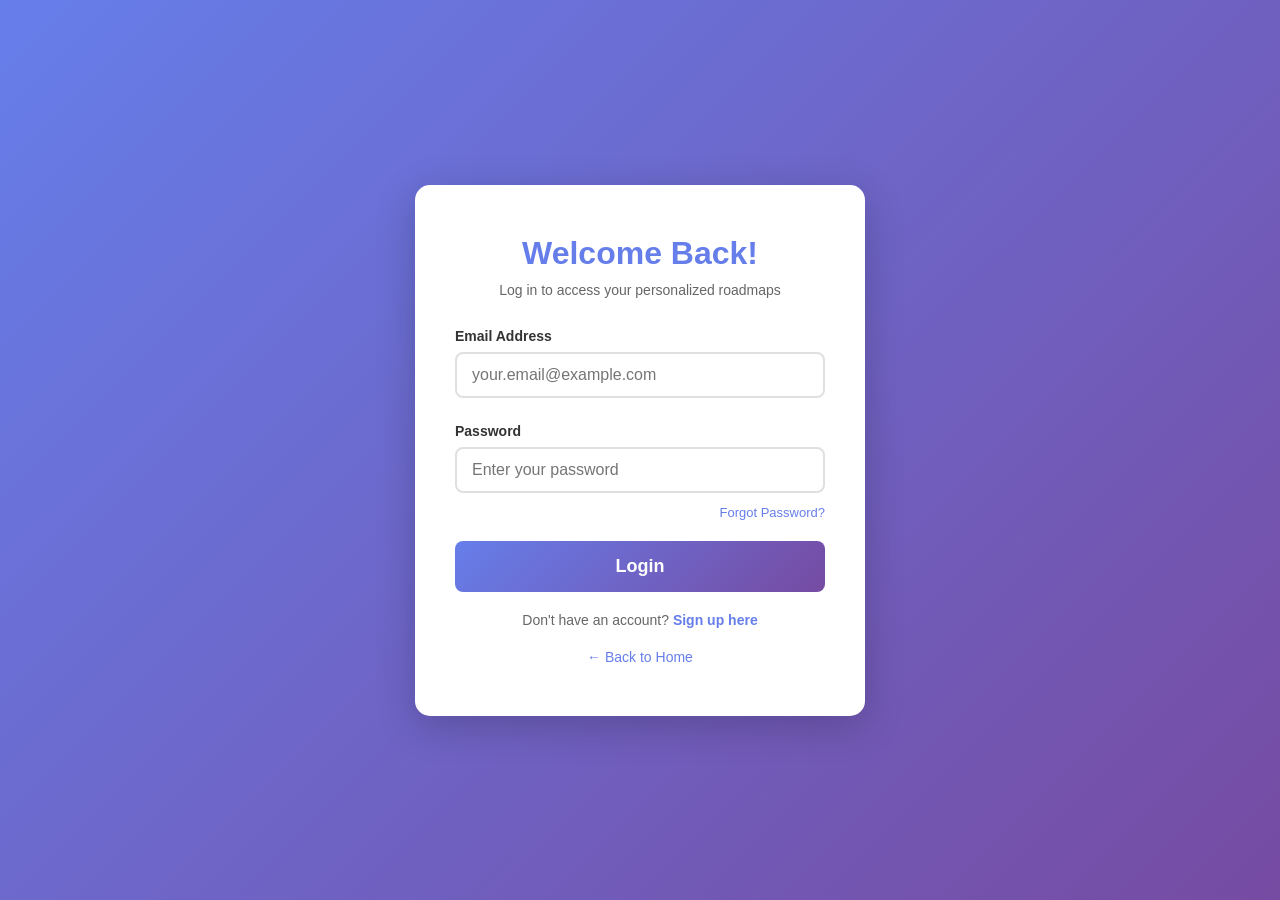
==== frontend/login.html @ 7b9c33ed "Complete website: Add login/signup pages, enhanced navigation menu, course/university selection, bac" ====
<!DOCTYPE html>
<html lang="en">
<head>
    <meta charset="UTF-8">
    <meta name="viewport" content="width=device-width, initial-scale=1.0">
    <title>Login - Student Roadmap</title>
    <style>
        * {
            margin: 0;
            padding: 0;
            box-sizing: border-box;
        }
        body {
            font-family: 'Segoe UI', Tahoma, Geneva, Verdana, sans-serif;
            background: linear-gradient(135deg, #667eea 0%, #764ba2 100%);
            min-height: 100vh;
            display: flex;
            justify-content: center;
            align-items: center;
            padding: 20px;
        }
        .login-container {
            background-color: white;
            padding: 50px 40px;
            border-radius: 15px;
            box-shadow: 0 10px 40px rgba(0,0,0,0.2);
            max-width: 450px;
            width: 100%;
        }
        h1 {
            text-align: center;
            color: #667eea;
            margin-bottom: 10px;
            font-size: 32px;
        }
        p.subtitle {
            text-align: center;
            color: #666;
            margin-bottom: 30px;
            font-size: 14px;
        }
        .form-group {
            margin-bottom: 25px;
        }
        label {
            display: block;
            margin-bottom: 8px;
            color: #333;
            font-weight: 600;
            font-size: 14px;
        }
        input[type="email"],
        input[type="password"] {
            width: 100%;
            padding: 12px 15px;
            border: 2px solid #e0e0e0;
            border-radius: 8px;
            font-size: 16px;
            transition: border-color 0.3s;
        }
        input[type="email"]:focus,
        input[type="password"]:focus {
            outline: none;
            border-color: #667eea;
        }
        .forgot-password {
            text-align: right;
            margin-top: -15px;
            margin-bottom: 20px;
        }
        .forgot-password a {
            color: #667eea;
            text-decoration: none;
            font-size: 13px;
        }
        .forgot-password a:hover {
            text-decoration: underline;
        }
        button.primary-btn {
            display: block;
            width: 100%;
            padding: 15px;
            background: linear-gradient(135deg, #667eea 0%, #764ba2 100%);
            color: white;
            border: none;
            border-radius: 8px;
            font-size: 18px;
            font-weight: 600;
            cursor: pointer;
            transition: transform 0.2s, box-shadow 0.2s;
        }
        button.primary-btn:hover {
            transform: translateY(-2px);
            box-shadow: 0 5px 20px rgba(102, 126, 234, 0.4);
        }
        .divider {
            text-align: center;
            margin: 25px 0;
            color: #999;
            font-size: 14px;
        }
        .signup-link {
            text-align: center;
            margin-top: 20px;
            font-size: 14px;
            color: #666;
        }
        .signup-link a {
            color: #667eea;
            text-decoration: none;
            font-weight: 600;
        }
        .signup-link a:hover {
            text-decoration: underline;
        }
        .back-home {
            text-align: center;
            margin-top: 20px;
        }
        .back-home a {
            color: #667eea;
            text-decoration: none;
            font-size: 14px;
        }
        .back-home a:hover {
            text-decoration: underline;
        }
        .error-message {
            display: none;
            background-color: #fee;
            color: #c33;
            padding: 10px;
            border-radius: 5px;
            margin-bottom: 20px;
            font-size: 14px;
            border-left: 4px solid #c33;
        }
    </style>
</head>
<body>
    <div class="login-container">
        <h1>Welcome Back!</h1>
        <p class="subtitle">Log in to access your personalized roadmaps</p>
        
        <div id="error-message" class="error-message"></div>

        <form id="login-form" onsubmit="handleLogin(event)">
            <div class="form-group">
                <label for="email">Email Address</label>
                <input 
                    type="email" 
                    id="email" 
                    name="email" 
                    placeholder="your.email@example.com" 
                    required
                >
            </div>

            <div class="form-group">
                <label for="password">Password</label>
                <input 
                    type="password" 
                    id="password" 
                    name="password" 
                    placeholder="Enter your password" 
                    required
                >
            </div>

            <div class="forgot-password">
                <a href="#" onclick="alert('Password reset functionality will be implemented with backend'); return false;">Forgot Password?</a>
            </div>

            <button type="submit" class="primary-btn">Login</button>
        </form>

        <div class="signup-link">
            Don't have an account? <a href="signup.html">Sign up here</a>
        </div>

        <div class="back-home">
            <a href="index.html">← Back to Home</a>
        </div>
    </div>

    <script>
        async function handleLogin(event) {
            event.preventDefault();
            
            const email = document.getElementById('email').value;
            const password = document.getElementById('password').value;
            const errorDiv = document.getElementById('error-message');

            // TODO: Backend API call placeholder
            // This is where you'll make the API call to your backend for authentication
            try {
                // Example API call (uncomment when backend is ready):
                /*
                const response = await fetch('/api/login', {
                    method: 'POST',
                    headers: {
                        'Content-Type': 'application/json'
                    },
                    body: JSON.stringify({
                        email: email,
                        password: password
                    })
                });
                
                if (!response.ok) {
                    const errorData = await response.json();
                    throw new Error(errorData.message || 'Login failed');
                }
                
                const data = await response.json();
                // Backend should return: { token: string, user: { id, name, email } }
                
                // Store authentication token and user info
                localStorage.setItem('authToken', data.token);
                localStorage.setItem('currentUser', JSON.stringify(data.user));
                
                // Redirect to home page
                window.location.href = 'index.html';
                */
                
                // TEMPORARY: Mock login for demonstration
                // In production, this will be handled by your backend
                if (email && password) {
                    const mockUser = {
                        id: '123',
                        email: email,
                        name: email.split('@')[0] // Use part before @ as name
                    };
                    
                    localStorage.setItem('currentUser', JSON.stringify(mockUser));
                    localStorage.setItem('authToken', 'mock-token-' + Date.now());
                    
                    alert('Login successful! Welcome back.');
                    window.location.href = 'index.html';
                } else {
                    throw new Error('Please enter valid credentials');
                }
                
            } catch (error) {
                errorDiv.textContent = error.message;
                errorDiv.style.display = 'block';
                console.error('Login error:', error);
            }
        }

        // Check if already logged in
        window.addEventListener('load', function() {
            const user = localStorage.getItem('currentUser');
            if (user) {
                if (confirm('You are already logged in. Go to home page?')) {
                    window.location.href = 'index.html';
                }
            }
        });
    </script>
</body>
</html>
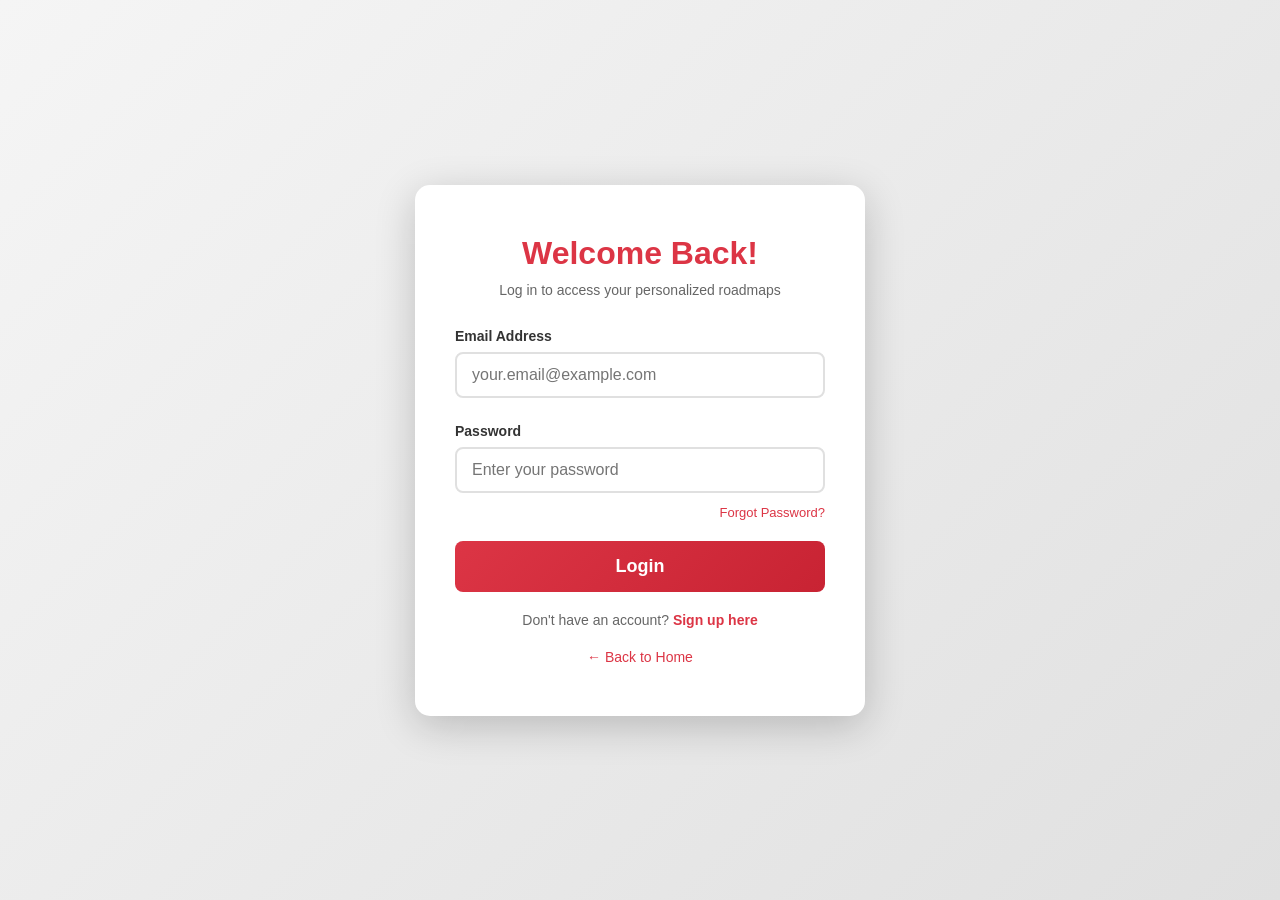
==== commit 42205254: "Update color scheme to red/white/grey, add login/signup buttons outside menu, enhance roadmap visual" ====
--- a/frontend/login.html
+++ b/frontend/login.html
@@ -12,7 +12,7 @@
         }
         body {
             font-family: 'Segoe UI', Tahoma, Geneva, Verdana, sans-serif;
-            background: linear-gradient(135deg, #667eea 0%, #764ba2 100%);
+            background: linear-gradient(135deg, #f5f5f5 0%, #e0e0e0 100%);
             min-height: 100vh;
             display: flex;
             justify-content: center;
@@ -29,7 +29,7 @@
         }
         h1 {
             text-align: center;
-            color: #667eea;
+            color: #dc3545;
             margin-bottom: 10px;
             font-size: 32px;
         }
@@ -61,7 +61,7 @@
         input[type="email"]:focus,
         input[type="password"]:focus {
             outline: none;
-            border-color: #667eea;
+            border-color: #dc3545;
         }
         .forgot-password {
             text-align: right;
@@ -69,7 +69,7 @@
             margin-bottom: 20px;
         }
         .forgot-password a {
-            color: #667eea;
+            color: #dc3545;
             text-decoration: none;
             font-size: 13px;
         }
@@ -80,7 +80,7 @@
             display: block;
             width: 100%;
             padding: 15px;
-            background: linear-gradient(135deg, #667eea 0%, #764ba2 100%);
+            background: linear-gradient(135deg, #dc3545 0%, #c82333 100%);
             color: white;
             border: none;
             border-radius: 8px;
@@ -91,7 +91,7 @@
         }
         button.primary-btn:hover {
             transform: translateY(-2px);
-            box-shadow: 0 5px 20px rgba(102, 126, 234, 0.4);
+            box-shadow: 0 5px 20px rgba(220, 53, 69, 0.4);
         }
         .divider {
             text-align: center;
@@ -106,7 +106,7 @@
             color: #666;
         }
         .signup-link a {
-            color: #667eea;
+            color: #dc3545;
             text-decoration: none;
             font-weight: 600;
         }
@@ -118,7 +118,7 @@
             margin-top: 20px;
         }
         .back-home a {
-            color: #667eea;
+            color: #dc3545;
             text-decoration: none;
             font-size: 14px;
         }
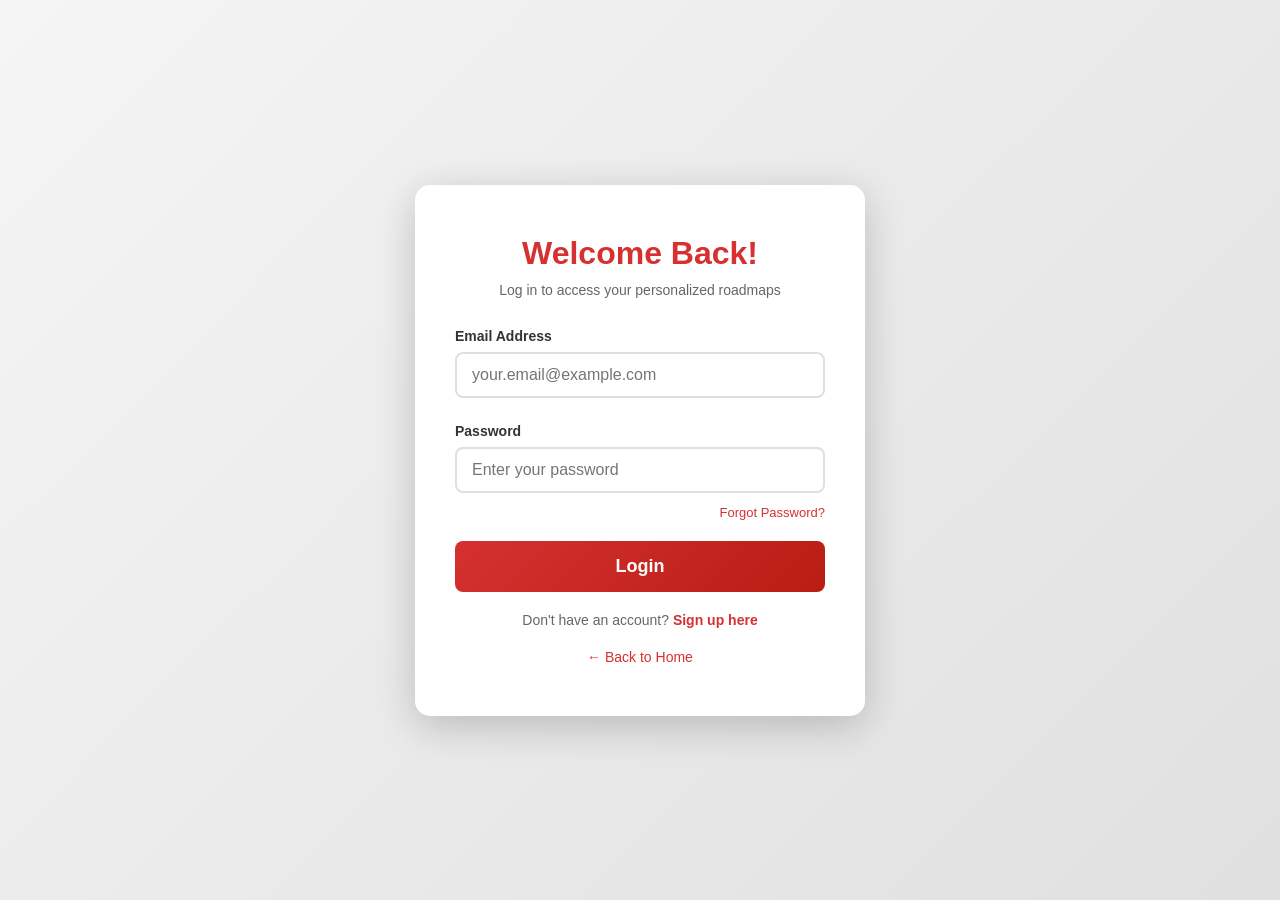
==== commit 0734bf48: "Add profile settings page and update color scheme to neutral red" ====
--- a/frontend/login.html
+++ b/frontend/login.html
@@ -29,7 +29,7 @@
         }
         h1 {
             text-align: center;
-            color: #dc3545;
+            color: #d63031;
             margin-bottom: 10px;
             font-size: 32px;
         }
@@ -61,7 +61,7 @@
         input[type="email"]:focus,
         input[type="password"]:focus {
             outline: none;
-            border-color: #dc3545;
+            border-color: #d63031;
         }
         .forgot-password {
             text-align: right;
@@ -69,7 +69,7 @@
             margin-bottom: 20px;
         }
         .forgot-password a {
-            color: #dc3545;
+            color: #d63031;
             text-decoration: none;
             font-size: 13px;
         }
@@ -80,7 +80,7 @@
             display: block;
             width: 100%;
             padding: 15px;
-            background: linear-gradient(135deg, #dc3545 0%, #c82333 100%);
+            background: linear-gradient(135deg, #d63031 0%, #b81d13 100%);
             color: white;
             border: none;
             border-radius: 8px;
@@ -106,7 +106,7 @@
             color: #666;
         }
         .signup-link a {
-            color: #dc3545;
+            color: #d63031;
             text-decoration: none;
             font-weight: 600;
         }
@@ -118,7 +118,7 @@
             margin-top: 20px;
         }
         .back-home a {
-            color: #dc3545;
+            color: #d63031;
             text-decoration: none;
             font-size: 14px;
         }
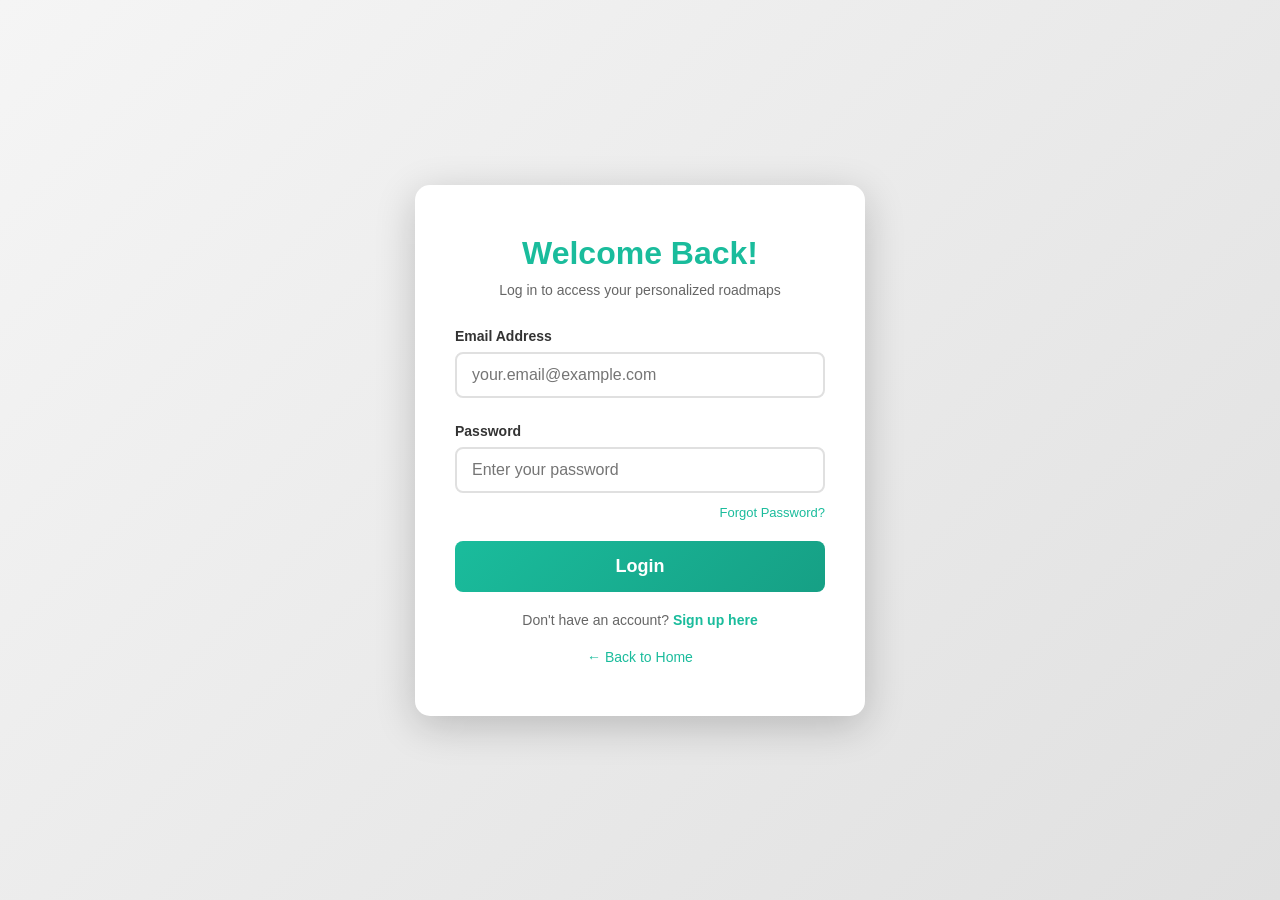
==== commit e1605df3: "Change color scheme from red to professional teal" ====
--- a/frontend/login.html
+++ b/frontend/login.html
@@ -29,7 +29,7 @@
         }
         h1 {
             text-align: center;
-            color: #d63031;
+            color: #1abc9c;
             margin-bottom: 10px;
             font-size: 32px;
         }
@@ -61,7 +61,7 @@
         input[type="email"]:focus,
         input[type="password"]:focus {
             outline: none;
-            border-color: #d63031;
+            border-color: #1abc9c;
         }
         .forgot-password {
             text-align: right;
@@ -69,7 +69,7 @@
             margin-bottom: 20px;
         }
         .forgot-password a {
-            color: #d63031;
+            color: #1abc9c;
             text-decoration: none;
             font-size: 13px;
         }
@@ -80,7 +80,7 @@
             display: block;
             width: 100%;
             padding: 15px;
-            background: linear-gradient(135deg, #d63031 0%, #b81d13 100%);
+            background: linear-gradient(135deg, #1abc9c 0%, #16a085 100%);
             color: white;
             border: none;
             border-radius: 8px;
@@ -106,7 +106,7 @@
             color: #666;
         }
         .signup-link a {
-            color: #d63031;
+            color: #1abc9c;
             text-decoration: none;
             font-weight: 600;
         }
@@ -118,7 +118,7 @@
             margin-top: 20px;
         }
         .back-home a {
-            color: #d63031;
+            color: #1abc9c;
             text-decoration: none;
             font-size: 14px;
         }
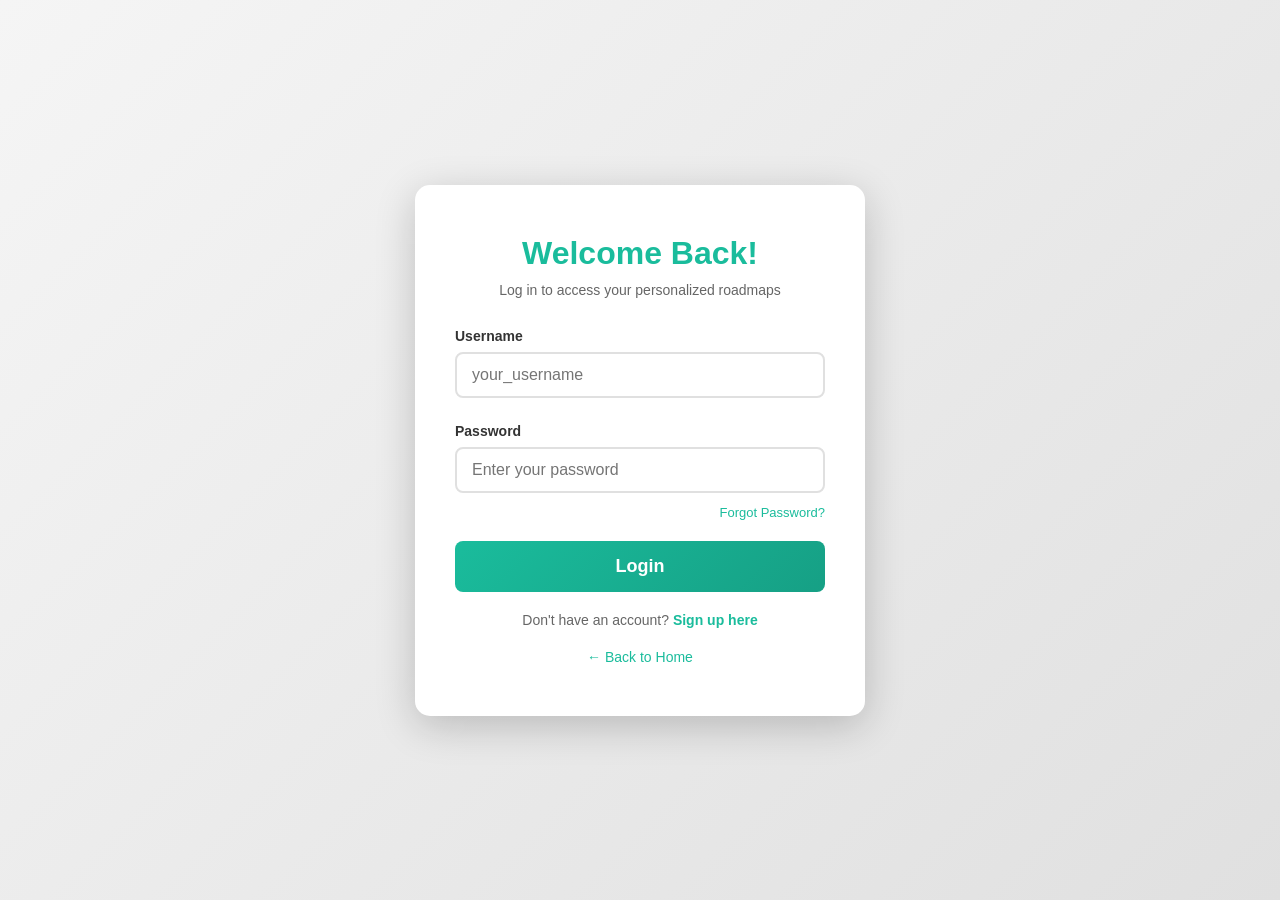
==== commit 21fb3a2f: "Updated roadmap with year-based layout" ====
--- a/frontend/login.html
+++ b/frontend/login.html
@@ -50,6 +50,7 @@
             font-size: 14px;
         }
         input[type="email"],
+        input[type="text"],
         input[type="password"] {
             width: 100%;
             padding: 12px 15px;
@@ -59,6 +60,7 @@
             transition: border-color 0.3s;
         }
         input[type="email"]:focus,
+        input[type="text"]:focus,
         input[type="password"]:focus {
             outline: none;
             border-color: #1abc9c;
@@ -146,12 +148,12 @@
 
         <form id="login-form" onsubmit="handleLogin(event)">
             <div class="form-group">
-                <label for="email">Email Address</label>
+                <label for="username">Username</label>
                 <input 
-                    type="email" 
-                    id="email" 
-                    name="email" 
-                    placeholder="your.email@example.com" 
+                    type="text" 
+                    id="username" 
+                    name="username" 
+                    placeholder="your_username" 
                     required
                 >
             </div>
@@ -183,63 +185,29 @@
         </div>
     </div>
 
+    <script src="api-service.js"></script>
     <script>
         async function handleLogin(event) {
             event.preventDefault();
             
-            const email = document.getElementById('email').value;
+            const username = document.getElementById('username').value;
             const password = document.getElementById('password').value;
             const errorDiv = document.getElementById('error-message');
 
-            // TODO: Backend API call placeholder
-            // This is where you'll make the API call to your backend for authentication
             try {
-                // Example API call (uncomment when backend is ready):
-                /*
-                const response = await fetch('/api/login', {
-                    method: 'POST',
-                    headers: {
-                        'Content-Type': 'application/json'
-                    },
-                    body: JSON.stringify({
-                        email: email,
-                        password: password
-                    })
-                });
-                
+                const response = await ApiService.login(username, password);
                 if (!response.ok) {
-                    const errorData = await response.json();
-                    throw new Error(errorData.message || 'Login failed');
+                    throw new Error(ApiService.getErrorMessage(response));
                 }
-                
-                const data = await response.json();
-                // Backend should return: { token: string, user: { id, name, email } }
-                
-                // Store authentication token and user info
-                localStorage.setItem('authToken', data.token);
-                localStorage.setItem('currentUser', JSON.stringify(data.user));
-                
-                // Redirect to home page
+
+                const user = {
+                    username: username,
+                    email: username
+                };
+                localStorage.setItem('currentUser', JSON.stringify(user));
+
+                alert('Login successful! Welcome back.');
                 window.location.href = 'index.html';
-                */
-                
-                // TEMPORARY: Mock login for demonstration
-                // In production, this will be handled by your backend
-                if (email && password) {
-                    const mockUser = {
-                        id: '123',
-                        email: email,
-                        name: email.split('@')[0] // Use part before @ as name
-                    };
-                    
-                    localStorage.setItem('currentUser', JSON.stringify(mockUser));
-                    localStorage.setItem('authToken', 'mock-token-' + Date.now());
-                    
-                    alert('Login successful! Welcome back.');
-                    window.location.href = 'index.html';
-                } else {
-                    throw new Error('Please enter valid credentials');
-                }
                 
             } catch (error) {
                 errorDiv.textContent = error.message;
@@ -250,8 +218,7 @@
 
         // Check if already logged in
         window.addEventListener('load', function() {
-            const user = localStorage.getItem('currentUser');
-            if (user) {
+            if (ApiService.isAuthenticated()) {
                 if (confirm('You are already logged in. Go to home page?')) {
                     window.location.href = 'index.html';
                 }
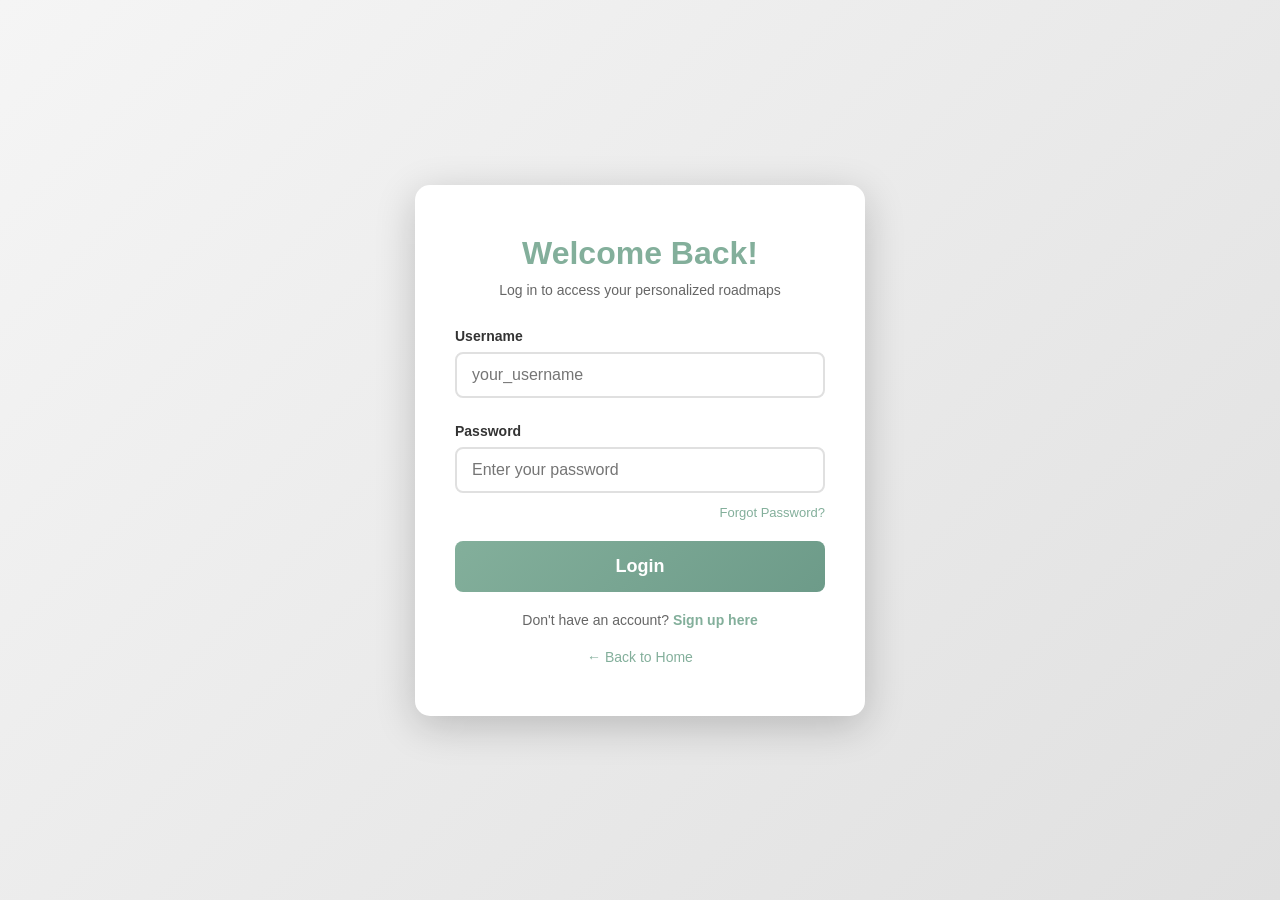
==== commit bb7848cb: "New color palette, loading bar animation, remove Navigation header, menu button hover fix" ====
--- a/frontend/login.html
+++ b/frontend/login.html
@@ -29,7 +29,7 @@
         }
         h1 {
             text-align: center;
-            color: #1abc9c;
+            color: #83AF9B;
             margin-bottom: 10px;
             font-size: 32px;
         }
@@ -63,7 +63,7 @@
         input[type="text"]:focus,
         input[type="password"]:focus {
             outline: none;
-            border-color: #1abc9c;
+            border-color: #83AF9B;
         }
         .forgot-password {
             text-align: right;
@@ -71,7 +71,7 @@
             margin-bottom: 20px;
         }
         .forgot-password a {
-            color: #1abc9c;
+            color: #83AF9B;
             text-decoration: none;
             font-size: 13px;
         }
@@ -82,7 +82,7 @@
             display: block;
             width: 100%;
             padding: 15px;
-            background: linear-gradient(135deg, #1abc9c 0%, #16a085 100%);
+            background: linear-gradient(135deg, #83AF9B 0%, #6d9b89 100%);
             color: white;
             border: none;
             border-radius: 8px;
@@ -108,7 +108,7 @@
             color: #666;
         }
         .signup-link a {
-            color: #1abc9c;
+            color: #83AF9B;
             text-decoration: none;
             font-weight: 600;
         }
@@ -120,7 +120,7 @@
             margin-top: 20px;
         }
         .back-home a {
-            color: #1abc9c;
+            color: #83AF9B;
             text-decoration: none;
             font-size: 14px;
         }
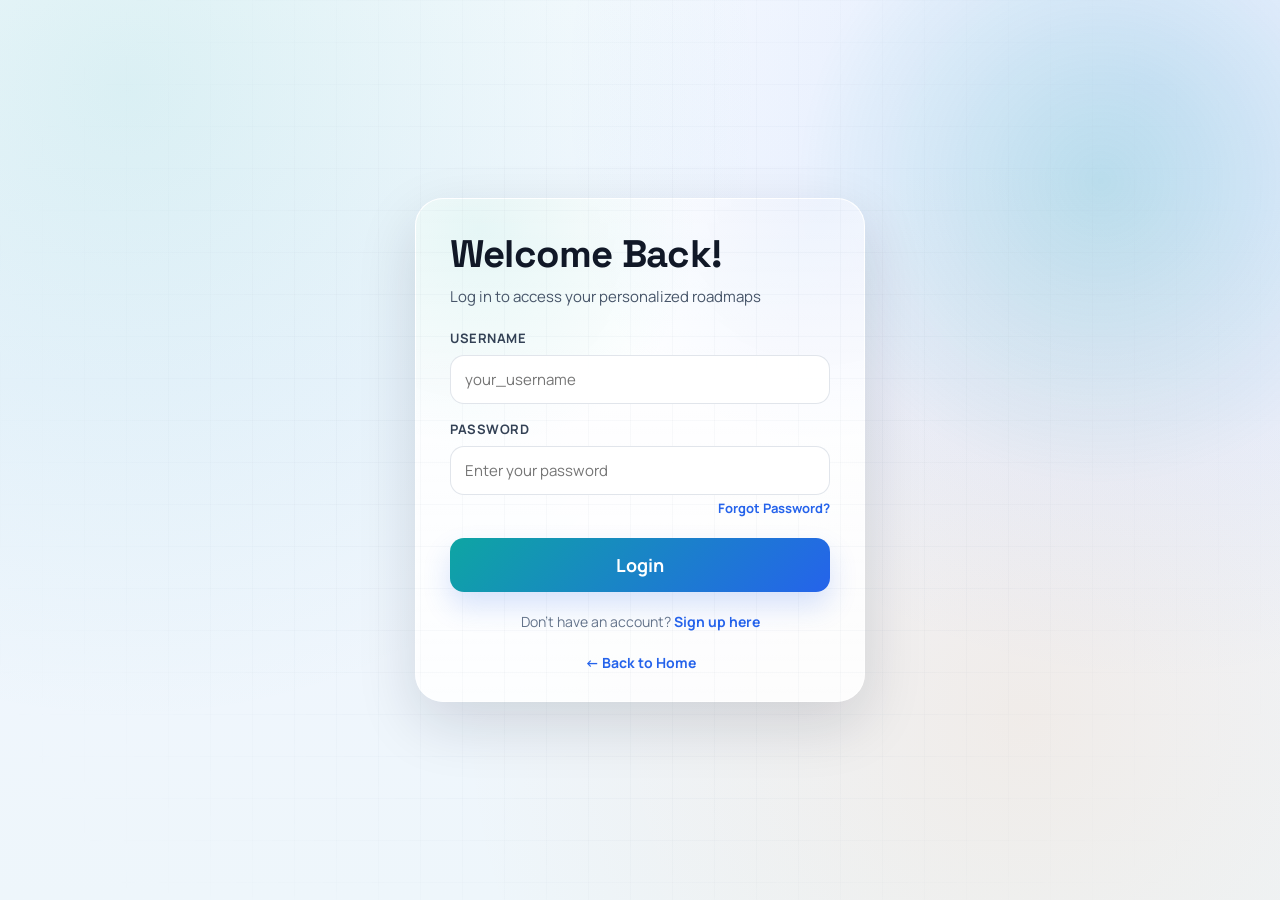
==== commit 3d5f39ba: "ggg" ====
--- a/frontend/login.html
+++ b/frontend/login.html
@@ -29,7 +29,7 @@
         }
         h1 {
             text-align: center;
-            color: #83AF9B;
+            color: #1abc9c;
             margin-bottom: 10px;
             font-size: 32px;
         }
@@ -63,7 +63,7 @@
         input[type="text"]:focus,
         input[type="password"]:focus {
             outline: none;
-            border-color: #83AF9B;
+            border-color: #1abc9c;
         }
         .forgot-password {
             text-align: right;
@@ -71,7 +71,7 @@
             margin-bottom: 20px;
         }
         .forgot-password a {
-            color: #83AF9B;
+            color: #1abc9c;
             text-decoration: none;
             font-size: 13px;
         }
@@ -82,7 +82,7 @@
             display: block;
             width: 100%;
             padding: 15px;
-            background: linear-gradient(135deg, #83AF9B 0%, #6d9b89 100%);
+            background: linear-gradient(135deg, #1abc9c 0%, #16a085 100%);
             color: white;
             border: none;
             border-radius: 8px;
@@ -108,7 +108,7 @@
             color: #666;
         }
         .signup-link a {
-            color: #83AF9B;
+            color: #1abc9c;
             text-decoration: none;
             font-weight: 600;
         }
@@ -120,7 +120,7 @@
             margin-top: 20px;
         }
         .back-home a {
-            color: #83AF9B;
+            color: #1abc9c;
             text-decoration: none;
             font-size: 14px;
         }
@@ -138,8 +138,9 @@
             border-left: 4px solid #c33;
         }
     </style>
+    <link rel="stylesheet" href="theme.css">
 </head>
-<body>
+<body class="page-login">
     <div class="login-container">
         <h1>Welcome Back!</h1>
         <p class="subtitle">Log in to access your personalized roadmaps</p>
--- a/frontend/theme.css
+++ b/frontend/theme.css
@@ -0,0 +1,1385 @@
+@import url('https://fonts.googleapis.com/css2?family=Manrope:wght@400;500;600;700;800&family=Space+Grotesk:wght@500;600;700&display=swap');
+
+:root {
+    --bg: #f5f8ff;
+    --bg-soft: #eef4ff;
+    --ink: #111827;
+    --ink-soft: #475569;
+    --line: rgba(15, 23, 42, 0.1);
+    --line-strong: rgba(15, 23, 42, 0.18);
+    --card: rgba(255, 255, 255, 0.82);
+    --card-solid: #ffffff;
+    --shadow: 0 22px 60px rgba(15, 23, 42, 0.14);
+    --shadow-soft: 0 10px 30px rgba(15, 23, 42, 0.08);
+    --radius-xl: 28px;
+    --radius-lg: 20px;
+    --radius-md: 14px;
+    --accent: #0ea5a3;
+    --accent-2: #2563eb;
+    --accent-3: #fb923c;
+    --accent-deep: #0f766e;
+    --success: #16a34a;
+    --danger: #ef4444;
+}
+
+* {
+    -webkit-font-smoothing: antialiased;
+    -moz-osx-font-smoothing: grayscale;
+}
+
+html,
+body {
+    color: var(--ink);
+}
+
+body {
+    font-family: 'Manrope', 'Segoe UI', Tahoma, Geneva, Verdana, sans-serif !important;
+    background:
+        radial-gradient(circle at 10% 10%, rgba(14, 165, 163, 0.12), transparent 45%),
+        radial-gradient(circle at 90% 10%, rgba(37, 99, 235, 0.12), transparent 42%),
+        radial-gradient(circle at 80% 80%, rgba(251, 146, 60, 0.10), transparent 45%),
+        linear-gradient(180deg, #f8fbff 0%, #f1f6ff 42%, #eef6fb 100%) !important;
+    color: var(--ink) !important;
+}
+
+body::selection,
+body *::selection {
+    background: rgba(37, 99, 235, 0.16);
+    color: var(--ink);
+}
+
+h1,
+h2,
+h3,
+#quiz-title,
+.profile-header h1,
+.header-section h1 {
+    font-family: 'Space Grotesk', 'Manrope', sans-serif !important;
+    letter-spacing: -0.02em;
+    color: var(--ink) !important;
+}
+
+p,
+label,
+span,
+div,
+li,
+a,
+button,
+input,
+select,
+textarea {
+    font-family: inherit;
+}
+
+a {
+    color: var(--accent-2);
+}
+
+input[type="text"],
+input[type="email"],
+input[type="password"],
+select,
+textarea {
+    background: rgba(255, 255, 255, 0.92) !important;
+    border: 1px solid rgba(148, 163, 184, 0.28) !important;
+    border-radius: 14px !important;
+    box-shadow: inset 0 1px 0 rgba(255, 255, 255, 0.8);
+    color: var(--ink);
+    transition: border-color 0.18s ease, box-shadow 0.18s ease, transform 0.18s ease;
+}
+
+input[type="text"]:focus,
+input[type="email"]:focus,
+input[type="password"]:focus,
+select:focus,
+textarea:focus {
+    border-color: rgba(37, 99, 235, 0.45) !important;
+    box-shadow: 0 0 0 4px rgba(37, 99, 235, 0.12) !important;
+    transform: translateY(-1px);
+}
+
+button,
+.primary-btn,
+.upload-button,
+.save-button,
+.btn-next,
+.btn-finish,
+.finish-button,
+.confirm-btn,
+.no-data a,
+.back-button {
+    border-radius: 14px !important;
+    border: 1px solid transparent;
+    font-weight: 700 !important;
+    letter-spacing: -0.01em;
+    transition: transform 0.18s ease, box-shadow 0.18s ease, background-color 0.18s ease, border-color 0.18s ease;
+}
+
+button:hover,
+.primary-btn:hover,
+.upload-button:hover,
+.save-button:hover,
+.btn-next:hover,
+.btn-finish:hover,
+.finish-button:hover,
+.confirm-btn:hover,
+.no-data a:hover,
+.back-button:hover {
+    transform: translateY(-2px);
+}
+
+button:focus-visible,
+a:focus-visible,
+input:focus-visible,
+select:focus-visible,
+textarea:focus-visible {
+    outline: 3px solid rgba(37, 99, 235, 0.18);
+    outline-offset: 2px;
+}
+
+/* Ambient page texture */
+body[class^="page-"],
+body[class*=" page-"] {
+    position: relative;
+}
+
+body[class^="page-"]::after,
+body[class*=" page-"]::after {
+    content: '';
+    position: fixed;
+    inset: 0;
+    pointer-events: none;
+    background-image:
+        linear-gradient(rgba(148, 163, 184, 0.06) 1px, transparent 1px),
+        linear-gradient(90deg, rgba(148, 163, 184, 0.06) 1px, transparent 1px);
+    background-size: 42px 42px;
+    mask-image: radial-gradient(circle at center, black 35%, transparent 88%);
+    z-index: 0;
+}
+
+/* Shared top menus / pills */
+#menu-btn,
+.menu-button,
+.back-button {
+    backdrop-filter: blur(14px);
+    background: rgba(255, 255, 255, 0.84) !important;
+    border: 1px solid rgba(148, 163, 184, 0.25) !important;
+    box-shadow: 0 12px 28px rgba(15, 23, 42, 0.12) !important;
+    color: var(--ink) !important;
+}
+
+#menu-btn span {
+    background: linear-gradient(90deg, var(--accent), var(--accent-2)) !important;
+    height: 2px !important;
+}
+
+.menu-button span {
+    background: var(--ink) !important;
+    height: 2px !important;
+    width: 20px !important;
+}
+
+#menu-dropdown,
+#quiz-menu-dropdown {
+    backdrop-filter: blur(20px);
+    background: rgba(255, 255, 255, 0.86) !important;
+    border: 1px solid rgba(148, 163, 184, 0.2) !important;
+    border-radius: 16px !important;
+    box-shadow: 0 18px 40px rgba(15, 23, 42, 0.16) !important;
+}
+
+#menu-dropdown a,
+#quiz-menu-dropdown a,
+#menu-dropdown .menu-section {
+    border-bottom-color: rgba(148, 163, 184, 0.12) !important;
+}
+
+#menu-dropdown a:hover,
+#quiz-menu-dropdown a:hover {
+    background: rgba(37, 99, 235, 0.08) !important;
+    color: var(--ink) !important;
+}
+
+#menu-dropdown .menu-section,
+.menu-section {
+    color: #64748b !important;
+    background: rgba(241, 245, 249, 0.7) !important;
+    letter-spacing: 0.08em;
+}
+
+#user-info,
+.auth-buttons .auth-btn,
+#progress-container,
+#level-container {
+    backdrop-filter: blur(12px);
+}
+
+/* HOME PAGE */
+.page-home {
+    padding: 28px 20px 140px !important;
+}
+
+.page-home .road {
+    height: 84px !important;
+    background:
+        linear-gradient(180deg, rgba(15, 23, 42, 0.85), rgba(30, 41, 59, 0.92)) !important;
+    border-top: 1px solid rgba(255, 255, 255, 0.35) !important;
+    box-shadow: inset 0 20px 30px rgba(255, 255, 255, 0.02), 0 -20px 50px rgba(15, 23, 42, 0.18);
+    opacity: 0.92;
+}
+
+.page-home .road::before {
+    height: 4px !important;
+    background: repeating-linear-gradient(
+        to right,
+        rgba(255,255,255,0.92) 0px,
+        rgba(255,255,255,0.92) 28px,
+        transparent 28px,
+        transparent 68px
+    ) !important;
+}
+
+.page-home .scenery {
+    opacity: 0.38 !important;
+    filter: grayscale(0.15);
+    font-size: 32px !important;
+    bottom: 70px !important;
+}
+
+.page-home .walking-student {
+    font-size: 42px !important;
+    opacity: 0.65;
+    bottom: 18px !important;
+    filter: drop-shadow(0 6px 8px rgba(0, 0, 0, 0.25)) saturate(0.95);
+}
+
+.page-home #menu-btn {
+    width: 46px !important;
+    height: 46px !important;
+    border-radius: 14px !important;
+}
+
+.page-home #menu-dropdown {
+    top: 72px !important;
+    left: 18px !important;
+    min-width: 210px !important;
+}
+
+.page-home .auth-buttons,
+.page-home #user-info {
+    top: 18px !important;
+    right: 18px !important;
+}
+
+.page-home .auth-btn {
+    border-radius: 999px !important;
+    padding: 10px 18px !important;
+    border: 1px solid rgba(148, 163, 184, 0.22) !important;
+    box-shadow: 0 8px 20px rgba(15, 23, 42, 0.08);
+    background: rgba(255,255,255,0.84);
+    color: var(--ink) !important;
+}
+
+.page-home .auth-btn.login {
+    background: rgba(255,255,255,0.86) !important;
+    color: var(--ink) !important;
+}
+
+.page-home .auth-btn.signup {
+    background: linear-gradient(135deg, var(--accent) 0%, var(--accent-2) 100%) !important;
+    color: #fff !important;
+    border-color: transparent !important;
+}
+
+.page-home .auth-btn:hover {
+    transform: translateY(-2px);
+    box-shadow: 0 12px 24px rgba(15, 23, 42, 0.12);
+}
+
+.page-home #user-info {
+    background: rgba(255,255,255,0.88) !important;
+    border: 1px solid rgba(148, 163, 184, 0.24) !important;
+    box-shadow: 0 10px 24px rgba(15, 23, 42, 0.1) !important;
+    color: var(--ink) !important;
+}
+
+.page-home .container {
+    max-width: 760px !important;
+    margin: 88px auto 40px !important;
+    padding: 34px clamp(18px, 4vw, 38px) 30px !important;
+    border-radius: 28px !important;
+    border: 1px solid rgba(255,255,255,0.55);
+    background:
+        linear-gradient(180deg, rgba(255,255,255,0.92), rgba(255,255,255,0.78)) !important;
+    box-shadow: var(--shadow) !important;
+    position: relative;
+    overflow: hidden;
+}
+
+.page-home .container::before {
+    content: '';
+    position: absolute;
+    inset: 0 0 auto 0;
+    height: 7px;
+    background: linear-gradient(90deg, var(--accent), var(--accent-2), var(--accent-3));
+}
+
+.page-home .container h1 {
+    margin-top: 4px !important;
+    margin-bottom: 10px !important;
+    font-size: clamp(2rem, 4vw, 2.6rem) !important;
+    line-height: 1.02;
+    text-align: left !important;
+}
+
+.page-home .container .subtitle {
+    text-align: left !important;
+    font-size: 15px !important;
+    line-height: 1.55;
+    color: #475569 !important;
+    margin-bottom: 24px !important;
+    max-width: 58ch;
+}
+
+.page-home .form-group {
+    margin-bottom: 18px !important;
+}
+
+.page-home label {
+    color: #334155 !important;
+    font-weight: 700 !important;
+    font-size: 13px !important;
+    letter-spacing: 0.03em;
+    text-transform: uppercase;
+}
+
+.page-home input[type="text"],
+.page-home select {
+    height: 52px;
+    padding: 12px 16px !important;
+    font-size: 15px !important;
+}
+
+.page-home .form-group > p[style] {
+    color: #64748b !important;
+    margin-top: 8px !important;
+}
+
+.page-home .info-box {
+    border-left: none !important;
+    border: 1px solid rgba(37, 99, 235, 0.16) !important;
+    background: linear-gradient(180deg, rgba(239, 246, 255, 0.88), rgba(243, 248, 255, 0.82)) !important;
+    border-radius: 16px !important;
+    color: #334155 !important;
+    padding: 14px 16px !important;
+    margin-top: 18px !important;
+}
+
+.page-home .primary-btn {
+    margin-top: 22px !important;
+    height: 54px;
+    background: linear-gradient(135deg, var(--accent) 0%, var(--accent-2) 100%) !important;
+    box-shadow: 0 14px 28px rgba(14, 165, 163, 0.24);
+}
+
+.page-home .primary-btn:hover {
+    box-shadow: 0 18px 34px rgba(37, 99, 235, 0.2) !important;
+}
+
+.page-home .loading {
+    color: var(--ink) !important;
+    background: rgba(255,255,255,0.72);
+    border: 1px dashed rgba(148, 163, 184, 0.26);
+    border-radius: 12px;
+    padding: 12px;
+}
+
+.page-home #draft-modules-section {
+    margin-top: 14px !important;
+    background: linear-gradient(180deg, rgba(248, 250, 252, 0.96), rgba(241, 245, 249, 0.9)) !important;
+    border: 1px solid rgba(148, 163, 184, 0.22) !important;
+    border-radius: 16px !important;
+    padding: 16px !important;
+    box-shadow: inset 0 1px 0 rgba(255,255,255,0.75);
+}
+
+.page-home #draft-modules-section > div:first-child {
+    margin-bottom: 10px !important;
+}
+
+.page-home #draft-modules-section > div:first-child > div {
+    color: var(--ink) !important;
+    font-weight: 800 !important;
+}
+
+.page-home #draft-modules-status {
+    color: #475569 !important;
+}
+
+.page-home #draft-modules-list {
+    color: #1f2937 !important;
+}
+
+.page-home #draft-modules-list li {
+    padding-left: 4px;
+    margin: 3px 0;
+}
+
+.page-home #add-module-btn,
+.page-home #edit-module-btn {
+    background: linear-gradient(135deg, var(--accent) 0%, var(--accent-2) 100%) !important;
+    border-radius: 10px !important;
+    box-shadow: 0 8px 20px rgba(37, 99, 235, 0.16);
+}
+
+.page-home #delete-module-btn {
+    background: linear-gradient(135deg, #fb7185 0%, #ef4444 100%) !important;
+    border-radius: 10px !important;
+}
+
+/* AUTH PAGES */
+.page-login,
+.page-signup {
+    display: flex !important;
+    align-items: center;
+    justify-content: center;
+    padding: 24px !important;
+}
+
+.page-login::before,
+.page-signup::before {
+    content: '';
+    position: fixed;
+    width: min(48vw, 640px);
+    height: min(48vw, 640px);
+    right: -10%;
+    top: -14%;
+    background: radial-gradient(circle, rgba(14,165,163,0.18), rgba(14,165,163,0) 70%);
+    pointer-events: none;
+    z-index: 0;
+}
+
+.page-login .login-container,
+.page-signup .signup-container {
+    width: min(100%, 560px) !important;
+    border-radius: 28px !important;
+    border: 1px solid rgba(255,255,255,0.55);
+    background: linear-gradient(180deg, rgba(255,255,255,0.96), rgba(255,255,255,0.84)) !important;
+    box-shadow: var(--shadow) !important;
+    padding: 30px clamp(18px, 5vw, 34px) 28px !important;
+    position: relative;
+    overflow: hidden;
+}
+
+.page-login .login-container::before,
+.page-signup .signup-container::before {
+    content: '';
+    position: absolute;
+    inset: 0;
+    background:
+        radial-gradient(circle at 14% 6%, rgba(14, 165, 163, 0.1), transparent 36%),
+        radial-gradient(circle at 90% 0%, rgba(37, 99, 235, 0.08), transparent 38%);
+    pointer-events: none;
+}
+
+.page-login .login-container > *,
+.page-signup .signup-container > * {
+    position: relative;
+    z-index: 1;
+}
+
+.page-login h1,
+.page-signup h1 {
+    text-align: left !important;
+    font-size: clamp(2rem, 5vw, 2.4rem) !important;
+    margin-bottom: 8px !important;
+}
+
+.page-login p.subtitle,
+.page-signup p.subtitle {
+    text-align: left !important;
+    color: #475569 !important;
+    margin-bottom: 22px !important;
+    font-size: 15px !important;
+}
+
+.page-login .form-group,
+.page-signup .form-group {
+    margin-bottom: 16px !important;
+}
+
+.page-login label,
+.page-signup label {
+    color: #334155 !important;
+    font-size: 13px !important;
+    font-weight: 700 !important;
+    text-transform: uppercase;
+    letter-spacing: 0.04em;
+}
+
+.page-login input,
+.page-signup input {
+    padding: 13px 14px !important;
+    font-size: 15px !important;
+}
+
+.page-login .forgot-password,
+.page-login .signup-link,
+.page-login .back-home,
+.page-signup .login-link,
+.page-signup .back-home,
+.page-signup .password-hint {
+    color: #64748b !important;
+}
+
+.page-login .forgot-password a,
+.page-login .signup-link a,
+.page-login .back-home a,
+.page-signup .login-link a,
+.page-signup .back-home a,
+.page-signup .checkbox-group a {
+    color: var(--accent-2) !important;
+    font-weight: 700;
+}
+
+.page-login .primary-btn,
+.page-signup .primary-btn {
+    background: linear-gradient(135deg, var(--accent) 0%, var(--accent-2) 100%) !important;
+    box-shadow: 0 14px 28px rgba(37, 99, 235, 0.18) !important;
+}
+
+.page-login .error-message,
+.page-signup .error-message {
+    border-left: 0 !important;
+    border: 1px solid rgba(239, 68, 68, 0.2) !important;
+    background: rgba(254, 242, 242, 0.92) !important;
+    border-radius: 14px !important;
+    color: #991b1b !important;
+}
+
+.page-signup .success-message {
+    border-left: 0 !important;
+    border: 1px solid rgba(22, 163, 74, 0.22) !important;
+    background: rgba(240, 253, 244, 0.92) !important;
+    border-radius: 14px !important;
+    color: #166534 !important;
+}
+
+.page-signup .checkbox-group {
+    align-items: flex-start !important;
+    gap: 10px;
+    padding: 10px 12px;
+    border-radius: 12px;
+    background: rgba(248,250,252,0.78);
+    border: 1px solid rgba(148, 163, 184, 0.14);
+}
+
+.page-signup .checkbox-group input[type="checkbox"] {
+    margin-top: 2px;
+    accent-color: var(--accent-2);
+}
+
+/* PROGRESS PAGE */
+.page-progress {
+    padding: 24px 18px 40px !important;
+}
+
+.page-progress .back-button {
+    display: inline-flex !important;
+    align-items: center;
+    gap: 8px;
+    margin-bottom: 26px !important;
+    background: rgba(255, 255, 255, 0.86) !important;
+    color: var(--ink) !important;
+    border: 1px solid rgba(148, 163, 184, 0.24) !important;
+    box-shadow: 0 10px 26px rgba(15, 23, 42, 0.08) !important;
+}
+
+.page-progress .header-section {
+    margin-bottom: 26px !important;
+}
+
+.page-progress .header-section h1 {
+    font-size: clamp(2rem, 5vw, 2.6rem) !important;
+    margin-bottom: 8px !important;
+}
+
+.page-progress .header-section p {
+    color: #64748b !important;
+}
+
+.page-progress .container {
+    max-width: 1220px !important;
+}
+
+.page-progress .stats-grid {
+    gap: 16px !important;
+}
+
+.page-progress .stat-card {
+    border-left: 0 !important;
+    border: 1px solid rgba(148, 163, 184, 0.18) !important;
+    border-radius: 20px !important;
+    background: linear-gradient(180deg, rgba(255,255,255,0.92), rgba(255,255,255,0.82)) !important;
+    box-shadow: var(--shadow-soft) !important;
+    position: relative;
+    overflow: hidden;
+}
+
+.page-progress .stat-card::before {
+    content: '';
+    position: absolute;
+    inset: 0 0 auto 0;
+    height: 4px;
+    background: linear-gradient(90deg, var(--accent), var(--accent-2));
+}
+
+.page-progress .stat-card h3 {
+    color: #64748b !important;
+    font-size: 12px !important;
+    letter-spacing: 0.08em;
+}
+
+.page-progress .stat-card .value {
+    color: var(--ink) !important;
+    font-family: 'Space Grotesk', sans-serif;
+    font-size: clamp(1.8rem, 4vw, 2.3rem) !important;
+}
+
+.page-progress .stat-card .unit {
+    color: #94a3b8 !important;
+}
+
+.page-progress .charts-section {
+    grid-template-columns: repeat(auto-fit, minmax(360px, 1fr)) !important;
+    gap: 20px !important;
+}
+
+.page-progress .chart-container,
+.page-progress .no-data {
+    border-radius: 22px !important;
+    border: 1px solid rgba(148, 163, 184, 0.16) !important;
+    background: linear-gradient(180deg, rgba(255,255,255,0.94), rgba(255,255,255,0.84)) !important;
+    box-shadow: var(--shadow-soft) !important;
+}
+
+.page-progress .chart-container {
+    padding: 22px 22px 18px !important;
+}
+
+.page-progress .chart-container h3 {
+    border-bottom: 1px solid rgba(148, 163, 184, 0.2) !important;
+    padding-bottom: 12px !important;
+    margin-bottom: 14px !important;
+    color: var(--ink) !important;
+    font-size: 18px !important;
+}
+
+.page-progress .chart-wrapper {
+    height: 330px !important;
+}
+
+.page-progress .chart-wrapper canvas {
+    border-radius: 14px;
+}
+
+.page-progress .no-data a {
+    background: linear-gradient(135deg, var(--accent) 0%, var(--accent-2) 100%) !important;
+    box-shadow: 0 12px 26px rgba(37, 99, 235, 0.16) !important;
+}
+
+/* PROFILE PAGE */
+.page-profile {
+    padding: 22px 16px 32px !important;
+}
+
+.page-profile .back-button {
+    top: 16px !important;
+    left: 16px !important;
+    border-radius: 999px !important;
+    padding: 10px 16px !important;
+    background: rgba(255,255,255,0.86) !important;
+    color: var(--ink) !important;
+    border: 1px solid rgba(148, 163, 184, 0.22) !important;
+}
+
+.page-profile .profile-container {
+    max-width: 760px !important;
+    margin: 72px auto 20px !important;
+    padding: 28px clamp(18px, 5vw, 32px) !important;
+    border-radius: 28px !important;
+    border: 1px solid rgba(255,255,255,0.55);
+    background: linear-gradient(180deg, rgba(255,255,255,0.95), rgba(255,255,255,0.84)) !important;
+    box-shadow: var(--shadow) !important;
+}
+
+.page-profile .profile-header {
+    margin-bottom: 26px !important;
+}
+
+.page-profile .profile-header h1 {
+    font-size: clamp(1.8rem, 4vw, 2.3rem) !important;
+    margin-bottom: 6px !important;
+}
+
+.page-profile .profile-picture {
+    width: 176px !important;
+    height: 176px !important;
+    border: 3px solid rgba(255,255,255,0.9) !important;
+    background: linear-gradient(180deg, rgba(248,250,252,0.9), rgba(226,232,240,0.9)) !important;
+    box-shadow:
+        0 18px 40px rgba(15, 23, 42, 0.12),
+        0 0 0 8px rgba(14, 165, 163, 0.08),
+        0 0 0 1px rgba(14, 165, 163, 0.16);
+    font-size: 72px !important;
+}
+
+.page-profile .upload-button,
+.page-profile .save-button {
+    background: linear-gradient(135deg, var(--accent) 0%, var(--accent-2) 100%) !important;
+    box-shadow: 0 12px 24px rgba(37, 99, 235, 0.16) !important;
+}
+
+.page-profile .cancel-button {
+    background: rgba(241, 245, 249, 0.92) !important;
+    color: #334155 !important;
+    border: 1px solid rgba(148, 163, 184, 0.2) !important;
+}
+
+.page-profile .success-message {
+    border: 1px solid rgba(22, 163, 74, 0.25) !important;
+    background: rgba(240, 253, 244, 0.92) !important;
+    color: #166534 !important;
+    border-radius: 14px !important;
+}
+
+.page-profile .frame-section {
+    margin: 22px 0 !important;
+    padding: 18px !important;
+    background: linear-gradient(180deg, rgba(248,250,252,0.9), rgba(241,245,249,0.85)) !important;
+    border: 1px solid rgba(148, 163, 184, 0.18) !important;
+    border-radius: 20px !important;
+}
+
+.page-profile .frame-title {
+    color: var(--ink) !important;
+    font-size: 16px !important;
+    margin-bottom: 16px !important;
+}
+
+.page-profile .frames-grid {
+    gap: 14px !important;
+}
+
+.page-profile .frame-option {
+    border: 1px solid rgba(148, 163, 184, 0.18) !important;
+    border-radius: 16px !important;
+    background: rgba(255,255,255,0.86) !important;
+    box-shadow: 0 10px 24px rgba(15, 23, 42, 0.06) !important;
+}
+
+.page-profile .frame-option:hover:not(.locked) {
+    border-color: rgba(37, 99, 235, 0.24) !important;
+    box-shadow: 0 14px 28px rgba(37, 99, 235, 0.12) !important;
+    transform: translateY(-4px) !important;
+}
+
+.page-profile .frame-preview {
+    width: 100% !important;
+    background: linear-gradient(180deg, rgba(248,250,252,0.9), rgba(241,245,249,0.9)) !important;
+    border-radius: 12px !important;
+}
+
+.page-profile .frame-label {
+    color: #0f172a !important;
+    background: rgba(255, 255, 255, 0.9) !important;
+    backdrop-filter: blur(6px);
+    border-top: 1px solid rgba(148, 163, 184, 0.14);
+}
+
+.page-profile .lock-badge {
+    background: rgba(15, 23, 42, 0.84) !important;
+    color: #fff !important;
+    box-shadow: 0 6px 16px rgba(15, 23, 42, 0.2) !important;
+}
+
+.page-profile .frame-info {
+    border-top: 1px solid rgba(148, 163, 184, 0.16);
+    padding-top: 12px;
+    color: #475569 !important;
+}
+
+.page-profile .button-group {
+    gap: 12px !important;
+}
+
+.page-profile .button-group button {
+    height: 50px;
+}
+
+/* Modernize actual avatar frame borders used across pages */
+.profile-pic-none {
+    border: 3px solid rgba(14, 165, 163, 0.65) !important;
+    box-shadow: 0 0 0 5px rgba(14, 165, 163, 0.08) !important;
+}
+
+.profile-pic-basic {
+    border: 4px solid #94a3b8 !important;
+    box-shadow:
+        0 0 0 2px rgba(255,255,255,0.92),
+        0 0 0 8px rgba(148, 163, 184, 0.34),
+        0 16px 22px rgba(15, 23, 42, 0.12) !important;
+}
+
+.profile-pic-intermediary {
+    border: 4px solid #fb923c !important;
+    box-shadow:
+        0 0 0 2px rgba(255,255,255,0.92),
+        0 0 0 8px rgba(251, 146, 60, 0.24),
+        0 0 28px rgba(251, 146, 60, 0.28) !important;
+}
+
+.profile-pic-master {
+    border: 4px solid #f59e0b !important;
+    box-shadow:
+        0 0 0 2px rgba(255,255,255,0.96),
+        0 0 0 8px rgba(245, 158, 11, 0.22),
+        0 0 32px rgba(245, 158, 11, 0.36) !important;
+}
+
+/* QUIZ PAGE */
+.page-quiz {
+    padding: 22px 16px 32px !important;
+}
+
+.page-quiz .back-button,
+.page-quiz .menu-button {
+    top: 16px !important;
+    left: 16px !important;
+    border-radius: 14px !important;
+}
+
+.page-quiz .menu-button {
+    background: rgba(255,255,255,0.92) !important;
+}
+
+.page-quiz #quiz-menu-dropdown {
+    top: 68px !important;
+    left: 16px !important;
+    min-width: 180px !important;
+    padding: 6px !important;
+}
+
+.page-quiz #quiz-menu-dropdown a {
+    display: block;
+    padding: 10px 12px;
+    border-radius: 10px;
+    color: var(--ink);
+    text-decoration: none;
+}
+
+.page-quiz .quiz-container {
+    max-width: 860px !important;
+    border-radius: 28px !important;
+    border: 1px solid rgba(255,255,255,0.55);
+    background: linear-gradient(180deg, rgba(255,255,255,0.96), rgba(255,255,255,0.86)) !important;
+    box-shadow: var(--shadow) !important;
+    overflow: hidden;
+}
+
+.page-quiz .quiz-header {
+    background:
+        radial-gradient(circle at 12% 16%, rgba(255,255,255,0.18), transparent 45%),
+        linear-gradient(135deg, #0f766e 0%, #0ea5a3 42%, #2563eb 100%) !important;
+    padding: 28px 26px !important;
+    border-bottom: 1px solid rgba(255,255,255,0.18);
+}
+
+.page-quiz .quiz-header h1 {
+    color: #fff !important;
+    font-size: clamp(1.7rem, 4vw, 2.2rem) !important;
+    margin-bottom: 8px !important;
+}
+
+.page-quiz .quiz-header p {
+    color: rgba(255,255,255,0.88) !important;
+    font-size: 14px !important;
+}
+
+.page-quiz .quiz-content {
+    padding: 22px clamp(16px, 4vw, 28px) 26px !important;
+}
+
+.page-quiz .progress-bar {
+    height: 8px !important;
+    border-radius: 999px !important;
+    background: rgba(226, 232, 240, 0.9) !important;
+    margin-bottom: 18px !important;
+}
+
+.page-quiz .progress-fill {
+    border-radius: 999px !important;
+    background: linear-gradient(90deg, var(--accent) 0%, var(--accent-2) 100%) !important;
+    box-shadow: 0 4px 14px rgba(37, 99, 235, 0.22);
+}
+
+.page-quiz .question {
+    background: rgba(248,250,252,0.7);
+    border: 1px solid rgba(148, 163, 184, 0.12);
+    border-radius: 18px;
+    padding: 16px;
+    margin-bottom: 18px !important;
+}
+
+.page-quiz .question-number {
+    color: #2563eb !important;
+    font-size: 12px !important;
+    letter-spacing: 0.08em;
+}
+
+.page-quiz .question-text {
+    font-size: 20px !important;
+    line-height: 1.3;
+    color: var(--ink) !important;
+}
+
+.page-quiz .options {
+    gap: 10px !important;
+}
+
+.page-quiz .option {
+    border: 1px solid rgba(148, 163, 184, 0.18) !important;
+    border-radius: 14px !important;
+    background: rgba(255,255,255,0.9) !important;
+    box-shadow: 0 4px 14px rgba(15, 23, 42, 0.04);
+    padding: 14px !important;
+}
+
+.page-quiz .option:hover {
+    border-color: rgba(37, 99, 235, 0.25) !important;
+    background: rgba(239, 246, 255, 0.88) !important;
+    transform: translateY(-1px);
+}
+
+.page-quiz .option.selected {
+    border-color: rgba(14, 165, 163, 0.42) !important;
+    background: linear-gradient(180deg, rgba(240,253,250,0.95), rgba(236,253,245,0.92)) !important;
+    box-shadow: 0 10px 20px rgba(14, 165, 163, 0.08);
+}
+
+.page-quiz .option label {
+    gap: 10px;
+    align-items: flex-start !important;
+    line-height: 1.45;
+}
+
+.page-quiz .quiz-footer {
+    border-top: 1px solid rgba(148, 163, 184, 0.16) !important;
+    padding-top: 18px !important;
+    margin-top: 12px !important;
+}
+
+.page-quiz .progress {
+    color: #64748b !important;
+    font-weight: 700 !important;
+}
+
+.page-quiz .btn-next,
+.page-quiz .btn-finish,
+.page-quiz .finish-button,
+.page-quiz .confirm-btn {
+    background: linear-gradient(135deg, var(--accent) 0%, var(--accent-2) 100%) !important;
+    color: #fff !important;
+    box-shadow: 0 12px 24px rgba(37, 99, 235, 0.18);
+}
+
+.page-quiz .btn-prev {
+    background: rgba(241, 245, 249, 0.9) !important;
+    color: #334155 !important;
+    border: 1px solid rgba(148, 163, 184, 0.22) !important;
+}
+
+.page-quiz .results-container {
+    padding: 30px 16px 12px !important;
+}
+
+.page-quiz .score-circle {
+    width: 160px !important;
+    height: 160px !important;
+    background:
+        radial-gradient(circle at 22% 18%, rgba(255,255,255,0.2), transparent 38%),
+        linear-gradient(135deg, var(--accent) 0%, var(--accent-2) 100%) !important;
+    box-shadow: 0 18px 36px rgba(37, 99, 235, 0.2);
+    font-family: 'Space Grotesk', sans-serif;
+}
+
+.page-quiz .feedback-message,
+.page-quiz .explanation-box,
+.page-quiz .wrong-answers-section,
+.page-quiz .related-topics-section {
+    border-radius: 16px !important;
+    border: 1px solid rgba(148, 163, 184, 0.14);
+    box-shadow: 0 8px 22px rgba(15, 23, 42, 0.05);
+}
+
+.page-quiz .feedback-correct {
+    background: rgba(240, 253, 244, 0.94) !important;
+    color: #166534 !important;
+    border-color: rgba(22, 163, 74, 0.2) !important;
+}
+
+.page-quiz .feedback-incorrect {
+    background: rgba(254, 242, 242, 0.94) !important;
+    color: #991b1b !important;
+    border-color: rgba(239, 68, 68, 0.18) !important;
+}
+
+.page-quiz .explanation-box {
+    background: rgba(248,250,252,0.92) !important;
+}
+
+.page-quiz .wrong-answers-section,
+.page-quiz .related-topics-section {
+    background: linear-gradient(180deg, rgba(255,255,255,0.92), rgba(248,250,252,0.92)) !important;
+}
+
+.page-quiz .wrong-answer-item,
+.page-quiz .topic-card {
+    border-radius: 14px !important;
+    border: 1px solid rgba(148, 163, 184, 0.14) !important;
+    background: rgba(255,255,255,0.9) !important;
+}
+
+.page-quiz .topic-card:hover {
+    box-shadow: 0 12px 24px rgba(37, 99, 235, 0.1) !important;
+    border-color: rgba(37, 99, 235, 0.2) !important;
+    transform: translateY(-3px) !important;
+}
+
+/* ROADMAP PAGE */
+.page-roadmap {
+    padding-bottom: 40px;
+    background:
+        radial-gradient(circle at 8% 12%, rgba(14,165,163,0.14), transparent 40%),
+        radial-gradient(circle at 92% 4%, rgba(37,99,235,0.14), transparent 38%),
+        radial-gradient(circle at 86% 84%, rgba(251,146,60,0.12), transparent 40%),
+        linear-gradient(180deg, #f8fbff 0%, #f3f8ff 48%, #eef5fd 100%) !important;
+}
+
+.page-roadmap::before {
+    background:
+        radial-gradient(circle at 15% 20%, rgba(255,255,255,0.65), transparent 35%),
+        repeating-linear-gradient(
+            45deg,
+            rgba(255,255,255,0.08),
+            rgba(255,255,255,0.08) 8px,
+            transparent 8px,
+            transparent 18px
+        ) !important;
+    opacity: 0.95;
+}
+
+.page-roadmap h1 {
+    margin: 24px auto 4px !important;
+    font-size: clamp(2rem, 5vw, 2.8rem) !important;
+    color: var(--ink) !important;
+    text-shadow: none !important;
+}
+
+.page-roadmap p,
+.page-roadmap .course-info {
+    color: #64748b !important;
+}
+
+.page-roadmap #logo {
+    width: 156px !important;
+    opacity: 0.92;
+    filter: drop-shadow(0 10px 18px rgba(15, 23, 42, 0.08));
+    transition: transform 0.2s ease, opacity 0.2s ease !important;
+}
+
+.page-roadmap #logo:hover {
+    width: 156px !important;
+    transform: translateY(-2px) scale(1.02);
+    opacity: 1;
+}
+
+.page-roadmap #menu-btn {
+    top: 16px !important;
+    left: 16px !important;
+    width: 48px !important;
+    height: 48px !important;
+    border-radius: 14px !important;
+    background: rgba(255,255,255,0.88) !important;
+}
+
+.page-roadmap #menu-dropdown {
+    top: 72px !important;
+    left: 16px !important;
+    min-width: 270px !important;
+    max-height: 460px !important;
+    padding-bottom: 6px;
+}
+
+.page-roadmap #menu-dropdown a,
+.page-roadmap #menu-dropdown .menu-section {
+    padding: 12px 14px !important;
+}
+
+.page-roadmap #module-input-container {
+    border-bottom: 1px solid rgba(148, 163, 184, 0.12) !important;
+    padding: 12px 14px !important;
+}
+
+.page-roadmap #module-input-container input {
+    padding: 10px 12px !important;
+    border-radius: 10px !important;
+    background: rgba(255,255,255,0.95) !important;
+}
+
+.page-roadmap #module-input-container button {
+    border-radius: 10px !important;
+    background: linear-gradient(135deg, var(--accent) 0%, var(--accent-2) 100%) !important;
+    box-shadow: 0 10px 22px rgba(37, 99, 235, 0.15);
+}
+
+.page-roadmap #user-info {
+    top: 74px !important;
+    left: 16px !important;
+    border-radius: 999px !important;
+    background: rgba(255,255,255,0.88) !important;
+    border: 1px solid rgba(148, 163, 184, 0.2) !important;
+    box-shadow: 0 12px 24px rgba(15, 23, 42, 0.08) !important;
+    color: var(--ink) !important;
+}
+
+.page-roadmap #profile-pic-avatar {
+    border-color: rgba(37, 99, 235, 0.3) !important;
+}
+
+.page-roadmap #roadmap {
+    width: min(95%, 1420px) !important;
+    margin: 18px auto 42px !important;
+    min-height: 0 !important;
+    border-radius: 26px !important;
+    border: 1px solid rgba(148, 163, 184, 0.16) !important;
+    background:
+        linear-gradient(180deg, rgba(255,255,255,0.94), rgba(255,255,255,0.86)) !important;
+    box-shadow: var(--shadow) !important;
+    overflow: hidden;
+}
+
+.page-roadmap #roadmap::before {
+    content: '';
+    position: absolute;
+    inset: 0;
+    pointer-events: none;
+    background:
+        radial-gradient(circle at 14% 10%, rgba(14,165,163,0.08), transparent 35%),
+        radial-gradient(circle at 90% 12%, rgba(37,99,235,0.08), transparent 40%);
+}
+
+.page-roadmap .vis-network canvas {
+    border-radius: 26px !important;
+}
+
+.page-roadmap .modal {
+    right: 18px !important;
+    width: min(380px, calc(100vw - 32px)) !important;
+    padding: 20px 18px 18px !important;
+    border-radius: 22px !important;
+    border: 1px solid rgba(148, 163, 184, 0.18) !important;
+    background: rgba(255,255,255,0.9) !important;
+    backdrop-filter: blur(18px);
+    box-shadow: 0 24px 60px rgba(15, 23, 42, 0.2) !important;
+}
+
+.page-roadmap .modal h2 {
+    border-bottom: 1px solid rgba(148, 163, 184, 0.16) !important;
+    color: var(--ink) !important;
+    padding-bottom: 10px !important;
+    margin-bottom: 12px !important;
+}
+
+.page-roadmap .modal p {
+    text-align: left !important;
+    color: #475569 !important;
+    line-height: 1.45;
+}
+
+.page-roadmap .modal-close {
+    color: #64748b !important;
+}
+
+.page-roadmap .modal-close:hover {
+    color: var(--ink) !important;
+}
+
+.page-roadmap #quiz-button {
+    width: 100%;
+    margin-top: 14px !important;
+    padding: 12px 14px !important;
+    background: linear-gradient(135deg, var(--accent) 0%, var(--accent-2) 100%) !important;
+    border-radius: 12px !important;
+    box-shadow: 0 12px 24px rgba(37, 99, 235, 0.18);
+}
+
+.page-roadmap #quiz-score {
+    color: #64748b !important;
+}
+
+.page-roadmap #progress-container,
+.page-roadmap #level-container {
+    background: rgba(255,255,255,0.88) !important;
+    border: 1px solid rgba(148, 163, 184, 0.2) !important;
+    box-shadow: 0 14px 28px rgba(15, 23, 42, 0.1) !important;
+}
+
+.page-roadmap #progress-container:hover,
+.page-roadmap #level-container:hover {
+    box-shadow: 0 18px 36px rgba(15, 23, 42, 0.14) !important;
+}
+
+.page-roadmap .progress-icon,
+.page-roadmap .level-icon {
+    color: var(--ink) !important;
+}
+
+.page-roadmap .progress-content .progress-title,
+.page-roadmap #level-number {
+    color: var(--ink) !important;
+    font-weight: 800 !important;
+}
+
+.page-roadmap #progress-bar,
+.page-roadmap #xp-bar {
+    background: rgba(226, 232, 240, 0.95) !important;
+    border-radius: 999px !important;
+    overflow: hidden;
+}
+
+.page-roadmap #progress-fill,
+.page-roadmap #xp-fill {
+    background: linear-gradient(90deg, var(--accent), var(--accent-2)) !important;
+}
+
+.page-roadmap #progress-text,
+.page-roadmap #xp-text {
+    color: #64748b !important;
+}
+
+.page-roadmap #level-badge {
+    background: linear-gradient(135deg, #f59e0b, #fb923c) !important;
+    color: #fff !important;
+    box-shadow: 0 10px 20px rgba(251, 146, 60, 0.24);
+}
+
+/* MOBILE + MOTION */
+@media (max-width: 900px) {
+    .page-home .container h1 {
+        text-align: center !important;
+    }
+
+    .page-home .container .subtitle {
+        text-align: center !important;
+    }
+
+    .page-home .auth-buttons {
+        gap: 8px !important;
+    }
+
+    .page-home .auth-btn {
+        padding: 9px 14px !important;
+    }
+
+    .page-progress .charts-section {
+        grid-template-columns: 1fr !important;
+    }
+
+    .page-roadmap #roadmap {
+        min-height: 560px !important;
+        width: calc(100% - 14px) !important;
+    }
+}
+
+@media (max-width: 640px) {
+    body[class^="page-"]::after,
+    body[class*=" page-"]::after {
+        background-size: 28px 28px;
+        opacity: 0.55;
+    }
+
+    .page-home {
+        padding-top: 18px !important;
+        padding-bottom: 110px !important;
+    }
+
+    .page-home .container {
+        margin-top: 78px !important;
+        border-radius: 22px !important;
+    }
+
+    .page-home .walking-student,
+    .page-home .scenery {
+        opacity: 0.35 !important;
+    }
+
+    .page-login .login-container,
+    .page-signup .signup-container,
+    .page-profile .profile-container,
+    .page-quiz .quiz-container {
+        border-radius: 22px !important;
+    }
+
+    .page-quiz .quiz-header {
+        padding: 24px 18px !important;
+    }
+
+    .page-quiz .quiz-footer {
+        flex-direction: column;
+        align-items: stretch !important;
+        gap: 12px;
+    }
+
+    .page-quiz .button-group {
+        width: 100%;
+        justify-content: flex-end;
+    }
+
+    .page-quiz .button-group button,
+    .page-quiz .finish-button {
+        width: 100%;
+    }
+
+    .page-profile .frames-grid {
+        grid-template-columns: repeat(2, minmax(0, 1fr)) !important;
+    }
+
+    .page-roadmap #menu-dropdown {
+        min-width: calc(100vw - 32px) !important;
+        max-width: calc(100vw - 32px) !important;
+    }
+
+    .page-roadmap #user-info {
+        max-width: calc(100vw - 32px);
+        padding-right: 14px !important;
+    }
+
+    .page-roadmap #logo {
+        width: 118px !important;
+        top: 8px !important;
+        right: 10px !important;
+    }
+}
+
+@media (prefers-reduced-motion: reduce) {
+    *,
+    *::before,
+    *::after {
+        animation-duration: 0.01ms !important;
+        animation-iteration-count: 1 !important;
+        transition-duration: 0.01ms !important;
+        scroll-behavior: auto !important;
+    }
+}
